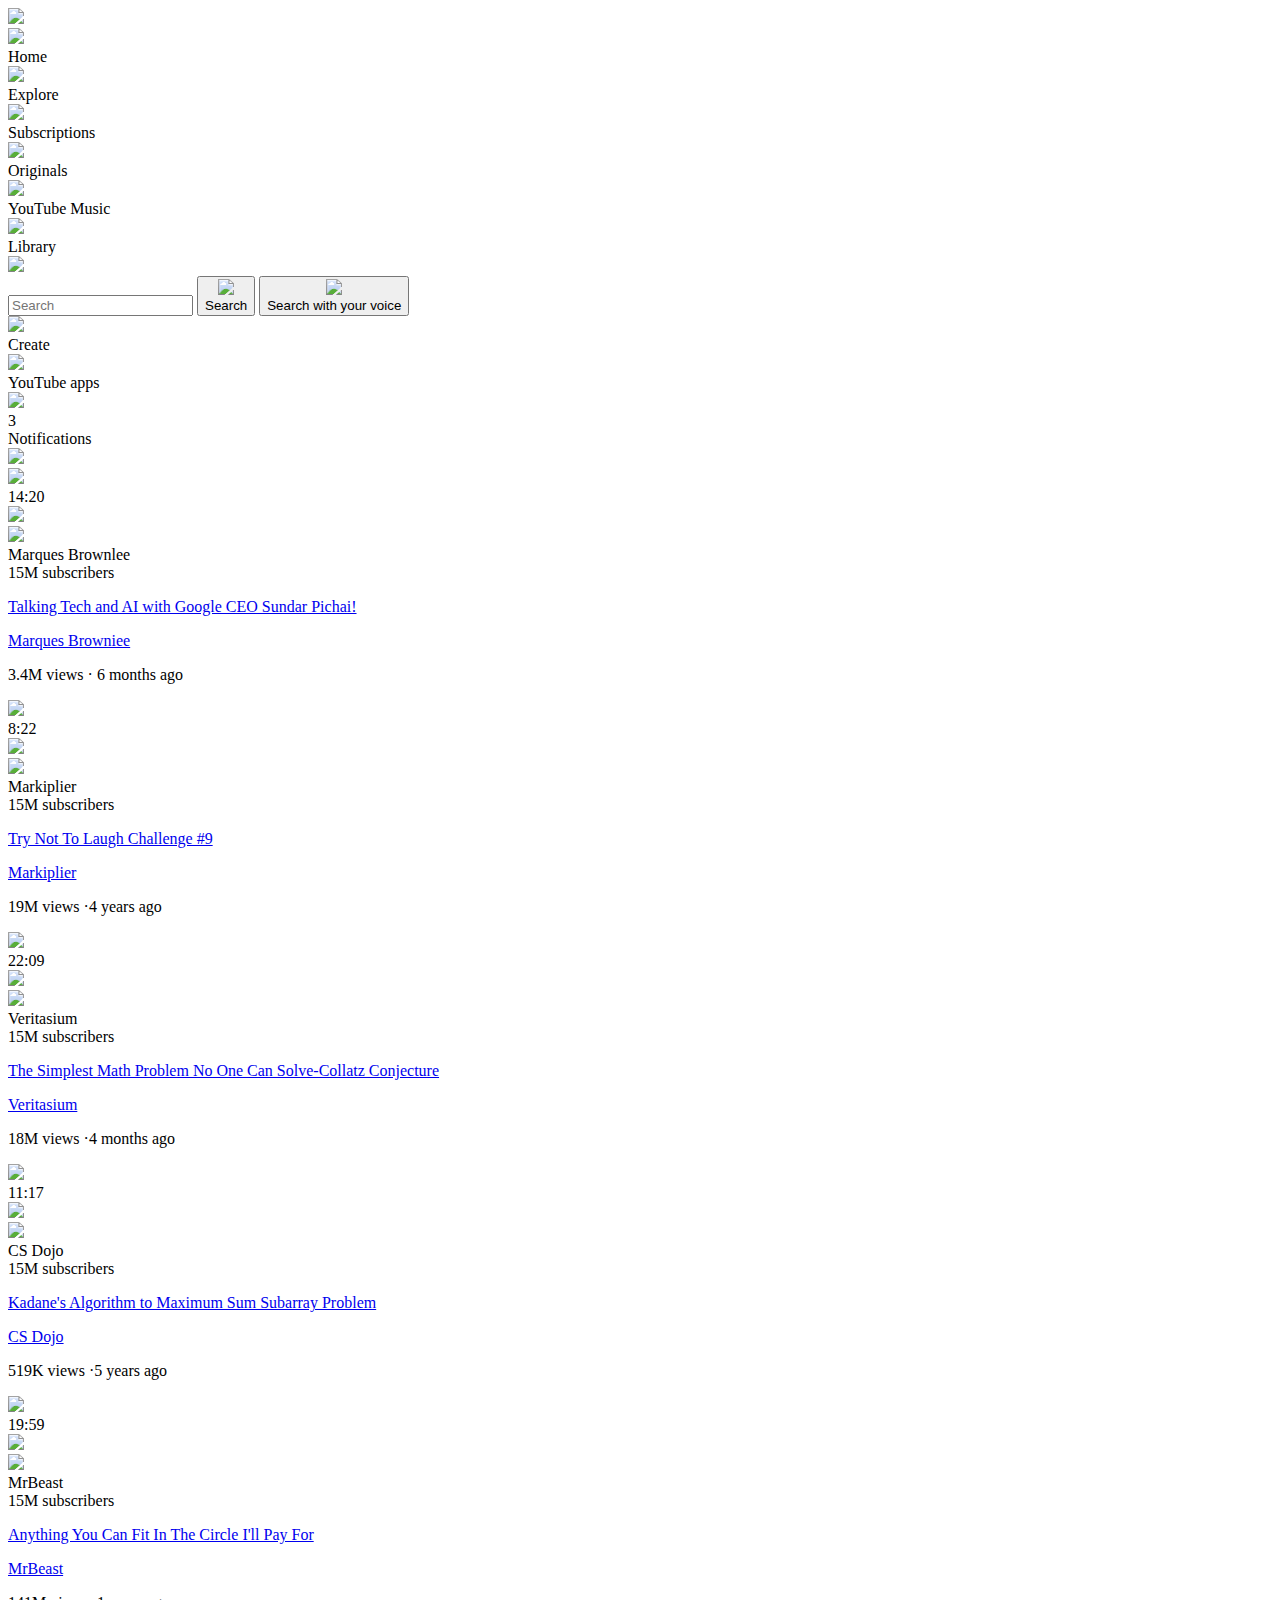
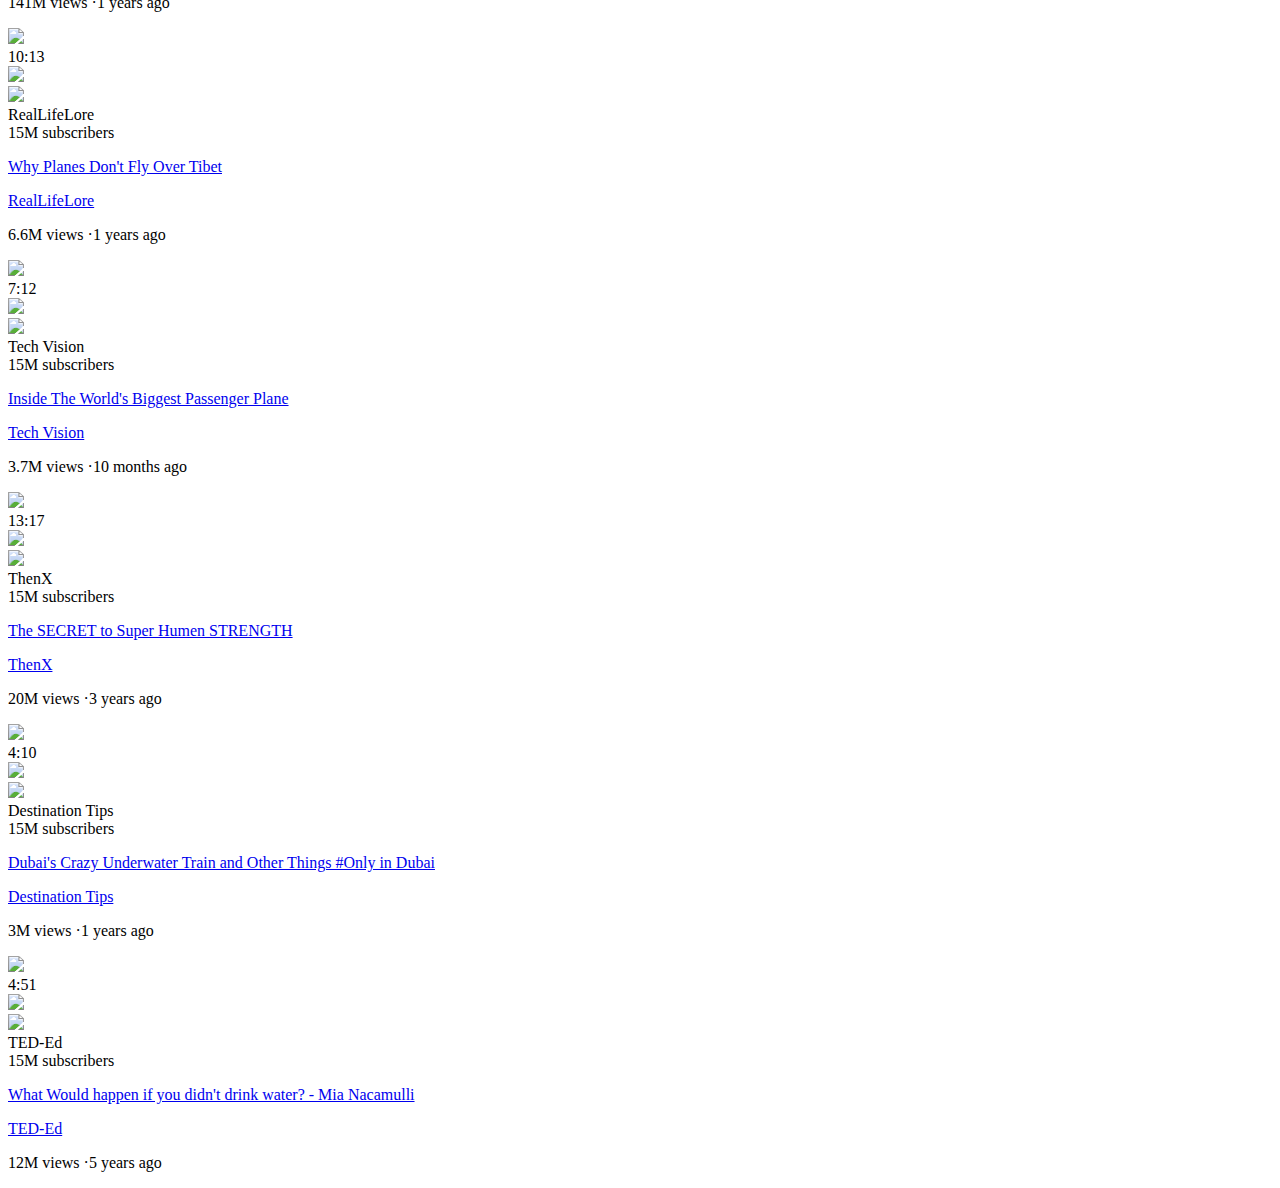
==== youtube.html @ 731fe370 "Add files via upload" ====
<!DOCTYPE html>
<html>
<head>
<title>YouTube.com</title>
<link href="https://fonts.googleapis.com/css2?family=Roboto:wght@400;500&amp;display=swap" rel="stylesheet">
<link rel="stylesheet" href="C:\Users\2022\Desktop\css\youtube.css">
</head>
<body>
<div class="b2">
<div class="b3">
<div class="c4">
<img class="b4" src="c:/Users/2022/Desktop/image/hamburger-menu.svg">
</div>
<div class="b8">
<img class="b4"src="c:/Users/2022/Desktop/image/home.svg">
<div class="b5">Home</div>
</div>
<div class="b8">
<img class="b4"src="c:/Users/2022/Desktop/image/explore.svg">
<div class="b5">Explore</div>
</div>
<div class="b8">
<img class="b4"src="c:/Users/2022/Desktop/image/subscriptions.svg">
<div class="b5">Subscriptions</div>
</div>
<div class="b8">
<img class="b4"src="c:/Users/2022/Desktop/image/originals.svg">
<div class="b5">Originals</div>
</div>
<div class="b8">
<img class="b4"src="c:/Users/2022/Desktop/image/youtube-music.svg">
<div class="b5">YouTube Music</div>
</div>
<div class="b8">
<img class="b4"src="c:/Users/2022/Desktop/image/library.svg">
<div class="b5">Library</div>
</div>
</div>
<div class="b7">
<div class="a3">

<img  class="a4" src="c:/Users/2022/Desktop/image/youtube-logo.svg">

<div class="a2">
<input class="search-bar" type="text" placeholder="Search">
<button class="a6"><img class="a7"src="c:/Users/2022/Desktop/image/search.svg">
<div class="c5">Search</div></button>

<button class="a8"><img class="a9"src="c:/Users/2022/Desktop/image/voice-search-icon.svg">
<div class="c5">Search with your voice</div></button>
</div>
<div class="a5">
<div class="c6">
<img class="a9" src="c:/Users/2022/Desktop/image/upload.svg">
<div class="c5">Create</div>
</div>
<div class="c6">
<img class="a9" src="c:Users/2022/Desktop/image/youtube-apps.svg">
<div class="c5">YouTube apps</div>
</div>

<div class="c2">
<img class="a9" src="c:/Users/2022/Desktop/image/notifications.svg">
<div class="c3">3</div>
<div class="c5">Notifications</div>
</div>
<img class="b1" src="c:/Users/2022/Desktop/image/h.jpg">
</div>
</div>

<div class="n9">
<div class="n4" >
<div class="b9">
<a href="https://www.youtube.com/watch?v=n2RNcPRtAiY" target="_blank">
<img class="thumbnail" src="C:/Users/2022/Desktop/image/thumbnail-1.webp">
</a>
<div class="c1">14:20</div>
</div>
<div  class="a1">
<div class="n6">
<div class="d4">
<a href="https://www.youtube.com/c/mkbhd" target="_blank">
<img class="n8" src="c:/Users/2022/Desktop/image/channel-1.jpeg"></a>
<div class="c9">
<img class="c8" src="c:/Users/2022/Desktop/image/channel-1.jpeg">
<div class="d1">
<div class="d2">Marques Brownlee</div>
<div class="d3">15M subscribers</div>
</div>
</div>
</div>
</div>
<div class="n7">
<a href="https://www.youtube.com/watch?v=n2RNcPRtAiY" target="_blank" class="c7">
<p class="n1" >Talking Tech and AI with Google CEO Sundar Pichai!</p></a>
<a href="https://www.youtube.com/c/mkbhd" target="_blank" class="c7">
<p class="n2">Marques Browniee</p></a>
<p class="n3">3.4M views &#183; 6 months ago</p>
</div>
</div>
</div>

<div class="n4" >
<div class="b9">
<a href="https://www.youtube.com/watch?v=mP0RAo9SKZk" target="_blank">
<img class="thumbnail" src="C:/Users/2022/Desktop/image/thumbnail-2.webp"></a>
<div class="c1">8:22</div>
</div>
<div  class="a1">
<div class="n6">
<div class="d4">
<a href="https://www.youtube.com/c/markiplier" target="_blank">
<img class="n8" src="c:/Users/2022/Desktop/image/channel-2.jpeg"></a>
<div class="c9">
<img class="c8" src="c:/Users/2022/Desktop/image/channel-2.jpeg">
<div class="d1">
<div class="d2">Markiplier</div>
<div class="d3">15M subscribers</div>
</div>
</div>
</div>
</div>
<div class="n7">
<a href="https://www.youtube.com/watch?v=mP0RAo9SKZk" target="_blank" class="c7">
<p class="n1" >Try Not To Laugh Challenge #9</p></a>
<a href="https://www.youtube.com/c/markiplier" target="_blank" class="c7">
<p class="n2">Markiplier</p></a>
<p class="n3">19M views &#183;4  years ago</p>
</div>
</div>
</div>

<div class="n4">
<div class="b9">
<a href="https://www.youtube.com/watch?v=094y1Z2wpJg" target="_blank">
<img class="thumbnail" src="C:/Users/2022/Desktop/image/thumbnail-3.webp"></a>
<div class="c1">22:09</div>
</div>
<div  class="a1">
<div class="n6">
<div class="d4">
<a href="https://www.youtube.com/c/veritasium" target="_blank">
<img class="n8" src="c:/Users/2022/Desktop/image/channel-3.jpeg"></a>
<div class="c9">
<img class="c8" src="c:/Users/2022/Desktop/image/channel-3.jpeg">
<div class="d1">
<div class="d2">Veritasium</div>
<div class="d3">15M subscribers</div>
</div>
</div>
</div>
</div>
<div class="n7">
<a href="https://www.youtube.com/watch?v=094y1Z2wpJg" target="_blank" class="c7">
<p class="n1" >The Simplest Math Problem No One Can Solve-Collatz Conjecture</p></a>
<a href="https://www.youtube.com/c/veritasium" target="_blank" class="c7">
<p class="n2">Veritasium</p></a>
<p class="n3">18M views &#183;4  months ago</p>
</div>
</div>
</div>

<div class="n4" >
<div class="b9">

<a href="https://www.youtube.com/watch?v=86CQq3pKSUw" target="_blank">
<img class="thumbnail" src="C:/Users/2022/Desktop/image/thumbnail-4.webp"></a>
<div class="c1">11:17</div>
</div>
<div  class="a1">
<div class="n6">
<div class="d4">
<a href="https://www.youtube.com/c/CSDojo" target="_blank">
<img class="n8" src="c:/Users/2022/Desktop/image/channel-4.jpeg"></a>
<div class="c9">
<img class="c8" src="c:/Users/2022/Desktop/image/channel-4.jpeg">
<div class="d1">
<div class="d2">CS Dojo</div>
<div class="d3">15M subscribers</div>
</div>
</div>
</div>
</div>
<div class="n7">
<a href="https://www.youtube.com/watch?v=86CQq3pKSUw" target="_blank" class="c7">
<p class="n1" >Kadane's Algorithm to Maximum Sum Subarray Problem</p></a>
<a href="https://www.youtube.com/c/CSDojo" target="_blank" class="c7">
<p class="n2">CS Dojo</p></a>
<p class="n3">519K views &#183;5  years ago</p>
</div>
</div>
</div>

<div class="n4" >
<div class="b9">
<a href="https://www.youtube.com/watch?v=yXWw0_UfSFg" target="_blank">
<img class="thumbnail" src="C:/Users/2022/Desktop/image/thumbnail-5.webp"></a>

<div class="c1">19:59</div>
</div>
<div  class="a1">
<div class="n6">
<div class="d4">
<a href="https://www.youtube.com/channel/UCX6OQ3DkcsbYNE6H8uQQuVA" target="_blank">
<img class="n8" src="c:/Users/2022/Desktop/image/channel-5.jpeg"></a>
<div class="c9">
<img class="c8" src="c:/Users/2022/Desktop/image/channel-5.jpeg">
<div class="d1">
<div class="d2">MrBeast</div>
<div class="d3">15M subscribers</div>
</div>
</div>
</div>
</div>
<div class="n7">
<a href="https://www.youtube.com/watch?v=yXWw0_UfSFg" target="_blank" class="c7">
<p class="n1" >Anything You Can Fit In The Circle I'll Pay For</p></a>
<a href="https://www.youtube.com/channel/UCX6OQ3DkcsbYNE6H8uQQuVA" target="_blank" class="c7">
<p class="n2">MrBeast</p></a>
<p class="n3">141M views &#183;1  years ago</p>
</div>
</div>
</div>


<div class="n4" >
<div class="b9">
<a href="https://www.youtube.com/watch?v=fNVa1qMbF9Y" target="_blank">
<img class="thumbnail" src="C:/Users/2022/Desktop/image/thumbnail-6.webp"></a>

<div class="c1">10:13</div>
</div>
<div  class="a1">
<div class="n6">
<div class="d4">
<a href="https://www.youtube.com/channel/UCP5tjEmvPItGyLhmjdwP7Ww" target="_blank">
<img class="n8" src="c:/Users/2022/Desktop/image/channel-6.jpeg"></a>
<div class="c9">
<img class="c8" src="c:/Users/2022/Desktop/image/channel-6.jpeg">
<div class="d1">
<div class="d2">RealLifeLore</div>
<div class="d3">15M subscribers</div>
</div>
</div>
</div>
</div>
<div class="n7">
<a href="https://www.youtube.com/watch?v=fNVa1qMbF9Y" target="_blank" class="c7">
<p class="n1" >Why Planes Don't Fly Over Tibet</p></a>
<a href="https://www.youtube.com/channel/UCP5tjEmvPItGyLhmjdwP7Ww" target="_blank" class="c7">
<p class="n2">RealLifeLore</p></a>
<p class="n3">6.6M views &#183;1  years ago</p>
</div>
</div>
</div>
<div class="n4" >
<div class="b9">
<a href="https://www.youtube.com/watch?v=lFm4EM1juls" target="_blank">
<img class="thumbnail" src="C:/Users/2022/Desktop/image/thumbnail-7.webp"></a>


<div class="c1">7:12</div>
</div>
<div  class="a1">
<div class="n6">
<div class="d4" >
<a href="https://www.youtube.com/channel/UCHAK6CyegY22Zj2GWrcaIxg" target="_blank">
<img class="n8" src="c:/Users/2022/Desktop/image/channel-7.jpeg"></a>
<div class="c9">
<img class="c8" src="c:/Users/2022/Desktop/image/channel-7.jpeg">
<div class="d1">
<div class="d2">Tech Vision</div>
<div class="d3">15M subscribers</div>
</div>
</div>
</div>
</div>
<div class="n7">
<a href="https://www.youtube.com/watch?v=lFm4EM1juls" target="_blank" class="c7">
<p class="n1" >Inside The World's Biggest Passenger Plane</p></a>
<a href="https://www.youtube.com/channel/UCHAK6CyegY22Zj2GWrcaIxg" target="_blank" class="c7">
<p class="n2">Tech Vision</p></a>
<p class="n3">3.7M views &#183;10 months ago</p>
</div>
</div>
</div>

<div class="n4" >
<div class="b9">
<a href="https://www.youtube.com/watch?v=ixmxOlcrlUc" target="_blank">
<img class="thumbnail" src="C:/Users/2022/Desktop/image/thumbnail-8.webp"></a>
<div class="c1">13:17</div>
</div>
<div  class="a1">
<div class="n6">
<div class="d4" >
<a href="https://www.youtube.com/c/OFFICIALTHENXSTUDIOS" target="_blank">
<img class="n8" src="c:/Users/2022/Desktop/image/channel-8.jpeg"></a>
<div class="c9">
<img class="c8" src="c:/Users/2022/Desktop/image/channel-8.jpeg">
<div class="d1">
<div class="d2">ThenX</div>
<div class="d3">15M subscribers</div>
</div>
</div>
</div>
</div>
<div class="n7">
<a href="https://www.youtube.com/watch?v=ixmxOlcrlUc" target="_blank" class="c7">
<p class="n1" >The SECRET to Super Humen STRENGTH</p></a>
<a href="https://www.youtube.com/c/OFFICIALTHENXSTUDIOS" target="_blank" class="c7">
<p class="n2">ThenX</p></a>
<p class="n3">20M views &#183;3 years ago</p>
</div>
</div>
</div>

<div class="n4" >
<div class="b9">
<a href="https://www.youtube.com/watch?v=0nZuYyXET3s" target="_blank">
<img class="thumbnail" src="C:/Users/2022/Desktop/image/thumbnail-9.webp"></a>
<div class="c1">4:10</div>
</div>
<div  class="a1">
<div class="n6">
<div class="d4" >
<a href="https://www.youtube.com/c/Destinationtips" target="_blank">
<img class="n8" src="c:/Users/2022/Desktop/image/channel-9.jpeg"></a>
<div class="c9">
<img class="c8" src="c:/Users/2022/Desktop/image/channel-9.jpeg">
<div class="d1">
<div class="d2">Destination Tips</div>
<div class="d3">15M subscribers</div>
</div>
</div>
</div>
</div>
<div class="n7">
<a href="https://www.youtube.com/watch?v=0nZuYyXET3s" target="_blank" class="c7">
<p class="n1" >Dubai's Crazy Underwater Train and Other Things #Only in Dubai</p></a>
<a href="https://www.youtube.com/c/Destinationtips" target="_blank" class="c7">
<p class="n2">Destination Tips</p></a>
<p class="n3">3M views &#183;1 years ago</p>
</div>
</div>
</div>

<div class="n4" >
<div class="b9">
<a href="https://www.youtube.com/watch?v=9iMGFqMmUFs" target="_blank">
<img class="thumbnail" src="C:/Users/2022/Desktop/image/thumbnail-10.webp"></a>

<div class="c1">4:51</div>
</div>
<div  class="a1">
<div class="n6">
<div class="d4" >
<a href="https://www.youtube.com/teded" target="_blank">
<img class="n8" src="c:/Users/2022/Desktop/image/channel-10.jpeg"></a>
<div class="c9">
<img class="c8" src="c:/Users/2022/Desktop/image/channel-10.jpeg">
<div class="d1">
<div class="d2">TED-Ed</div>
<div class="d3">15M subscribers</div>
</div>
</div>
</div>
</div>
<div class="n7">
<a href="https://www.youtube.com/watch?v=9iMGFqMmUFs" target="_blank" class="c7">
<p class="n1" >What Would happen if you didn't drink water? - Mia Nacamulli</p></a>
<a href="https://www.youtube.com/teded" target="_blank" class="c7">
<p class="n2">TED-Ed</p></a>
<p class="n3">12M views &#183;5 years ago</p>
</div>
</div>
</div>
</div>
</div>

<!-- -->
</div>
</body>



</html>
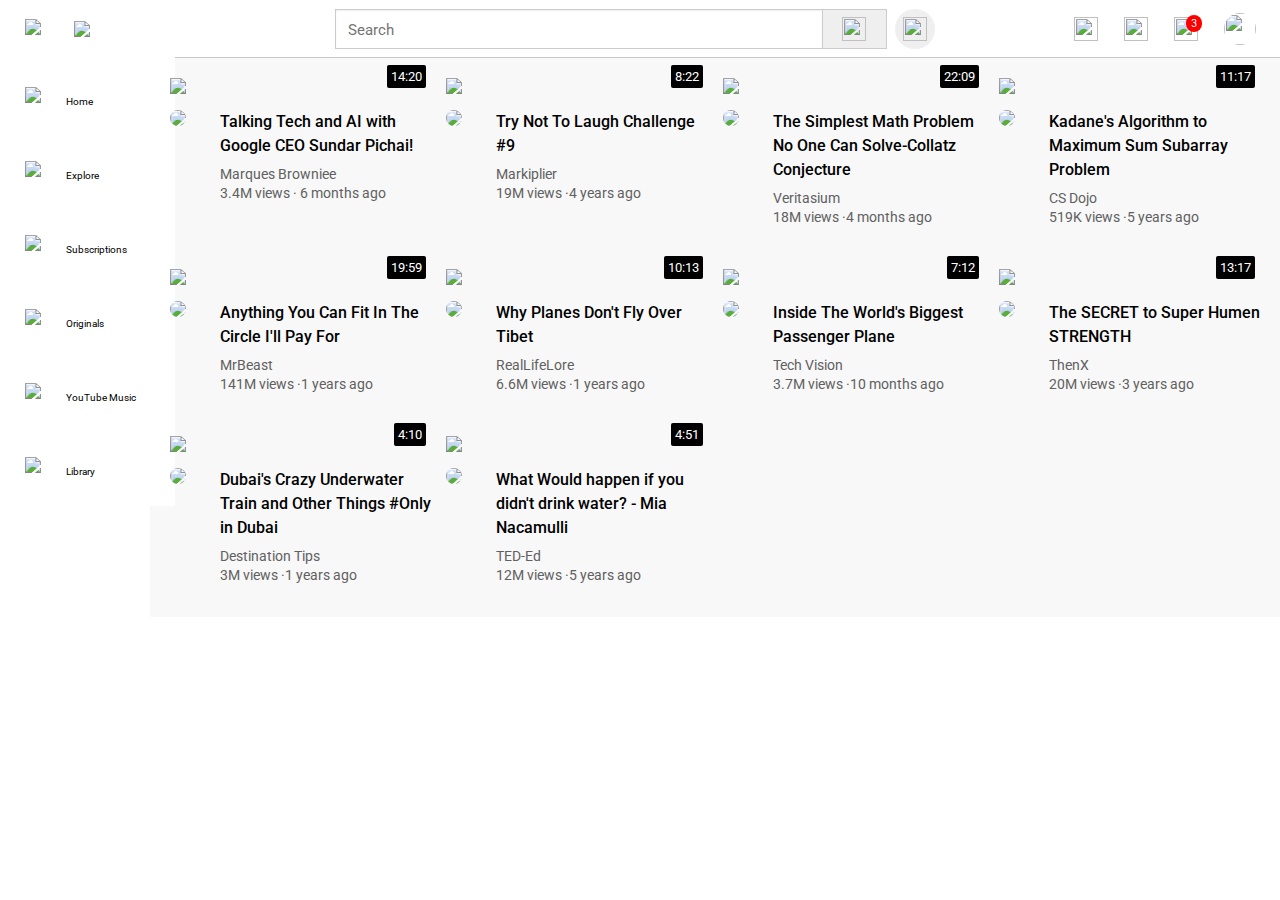
==== commit 5054d7b2: "youtube.html" ====
--- a/youtube.html
+++ b/youtube.html
@@ -3,7 +3,7 @@
 <head>
 <title>YouTube.com</title>
 <link href="https://fonts.googleapis.com/css2?family=Roboto:wght@400;500&amp;display=swap" rel="stylesheet">
-<link rel="stylesheet" href="C:\Users\2022\Desktop\css\youtube.css">
+<link rel="stylesheet" href="youtube.css">
 </head>
 <body>
 <div class="b2">
@@ -384,4 +384,4 @@
 
 
 
-</html>+</html>
--- a/youtube.css
+++ b/youtube.css
@@ -0,0 +1,399 @@
+.thumbnail{
+	width:100%;
+	
+	
+	}
+.search-bar{
+	font-size:20px;
+	display:block;
+	border-width:1px;
+	border-style:solid;
+	border-color:rgb(204,204,204);
+	box-shadow:rgb(238, 238, 238) 0px 1px 2px  inset;
+	flex:1;
+	width:0;
+	padding-left:12px;
+}	
+.search-bar::placeholder{
+	font-family:Roboto;
+	font-size:15px;
+}
+p{
+	font-family:Roboto;
+}
+.n1{
+	
+	font-weight:500;
+	font-size:14px;
+	line-height:20px;
+	margin-top:0;
+	margin-bottom:0;
+}
+.n2{
+	color:rgb(96,96,96);
+	font-size:12px;
+	margin-top:8px;
+	margin-bottom:3px;
+}
+.n3{
+	color:rgb(96,96,96);
+	font-size:12px;
+	margin-top:0;
+	
+}
+.n4{
+	display:inline-block;
+	vertical-align:top;
+	
+}
+.n5{
+	vertical-align:top;
+}
+.n6{
+	
+	
+}
+.n7{
+	
+	
+	
+}
+.n8{
+	
+	width:36px;
+	border-radius:20px;
+	
+}
+.n9{
+	border-top-width:1px;
+	border-top-style:solid;
+	border-top-color:rgb(200,200,200);
+	display:grid;
+	grid-template-columns:1fr 1fr 1fr;
+	column-gap:15px;
+	row-gap:30px;
+	padding:20px;
+	background-color:rgb(248,248,248);
+	
+	
+}
+/* */
+@media (max-width:600px){
+	.n9{
+	grid-template-columns: 1fr 1fr;
+	}
+}
+@media (min-width:601px)and(max-width:999px){
+	.n9{
+		grid-template-columns:1fr 1fr 1fr;
+	}
+}
+@media (min-width:1000px){
+	.n9{
+		grid-template-columns:1fr 1fr 1fr 1fr;
+	}
+	.n1{
+		font-size:16px;
+		line-height:24px;
+	}
+	.n2, .n3{
+		font-size:14px;
+	}
+}
+.a1{
+	display:grid;
+	grid-template-columns:50px 1fr;
+	margin-top:12px;
+}
+.a2{
+	display:flex;
+	flex-direction:row;
+	flex:1;
+	margin-left:60px;
+	
+	max-width:600px;
+}
+body{
+	margin:0;
+	padding-left:72px;
+	padding-top:57px;
+}
+.a3{
+	height:57px;
+	display:flex;
+	flex-direction:row;
+	align-items:center;
+	justify-content:space-between;
+	background-color:white;
+	position:fixed;
+	right:0;
+	left:72px;
+	top:0;
+	z-index:100;
+	
+	
+	
+}
+.a4{
+	width:90px;
+}
+.a5{
+	display:flex;
+	flex-shrink: 0;
+	width:182px;
+	align-items:center;
+	justify-content:space-between;
+	margin-right:24px;
+	margin-left:29px;
+}
+.a6{
+	
+	height:40px;
+	
+	width:64px;
+	
+	border-width:1px;
+	border-style:solid;
+	border-left:none;
+	border-radius:none;
+	border-color:rgb(204,204,204);
+	display:flex;
+	align-items:center;
+	justify-content:center;
+	margin-right:8px;
+	position:relative;
+}
+
+.a7{
+	width:24px;
+	height:24px;
+	
+}
+.a8{
+	width:40px;
+	border:none;
+	border-radius:20px;
+	display:flex;
+	align-items:center;
+	justify-content:center;
+	position:relative;
+}
+.a9{
+	width:24px;
+	height:24px;
+}
+.b1{
+	width:32px;
+	height:32px;
+	border-radius:16px;
+}
+.b2{
+	display:flex;
+	
+}
+.b3{
+	display:flex;
+	flex-direction:column;
+	align-items:start;
+	
+	position:fixed;
+	top:0;
+	left:0;
+	background-color:white;
+	
+}
+.b4{
+	
+	height:24px;
+	
+	
+}
+.b5{
+	font-size:10px;
+	margin-top:5px;
+	font-family:roboto;
+	line-height: 1.5;
+}
+div{
+
+}
+.b6{
+	display:flex;
+	flex-direction:column;
+	align-items:center;
+}
+.b7{
+	display:flex;
+	flex-direction:column;
+}
+@media (max-width:1200px){
+.b8{
+	display:flex;
+	flex-direction:column;
+	justify-content:center;
+	width:72px;
+	height:74px;
+	align-items:center;
+	
+}
+body{
+	padding-left:72px;
+}
+.c4{
+	display:flex;
+	justify-content:center;
+	align-items:center;
+	width:72px;
+	height:62px;
+}
+}
+
+
+@media (min-width:1200.1px){
+	.b8{
+	padding-left:25px;
+	display:flex;
+	flex-direction:row;
+	justify-content:start;
+	width:150px;
+	height:74px;
+	align-items:center;
+	
+	}
+	.b5{
+		margin-left:25px;
+	}
+	.c4{
+		display:flex;
+		width:39px;
+	height:62px;
+		padding-left:25px;
+		align-items:center;
+		justify-content:start;
+	}
+	body{
+		padding-left:150px;
+	}
+	.a3{
+		left:74px;
+	}
+}
+
+.b8:hover{
+	background-color:rgb(235,235,235);
+	cursor:pointer;
+}
+.b9{
+	position:relative;
+	
+}
+.c1{
+	position:absolute;
+	background-color:black;
+	color:white;
+	bottom:10px;
+	right:5px;
+	padding:4px;
+	font-size:13px;
+	font-family:Roboto;
+	border-radius:2px;
+}
+.c2{
+	position:relative;
+	display:flex;
+	justify-content:center;
+}
+.c3{
+	position:absolute;
+	background-color:red;
+	color:white;
+	top:-2px;
+	right:-4px;
+	padding-top:2px;
+	padding-bottom:2px;
+	padding-left:5px;
+	padding-right:5px;
+	border-radius:20px;
+	font-size:11px;
+	font-family:roboto;
+}
+
+.c5{
+	position:absolute;
+	background-color:rgba(100,100,100,0.9);
+	color:white;
+	padding-top:8px;
+	padding-bottom:8px;
+	padding-left:8px;
+	padding-right:8px;
+	border-radius:2px;
+	font-size:12px;
+	bottom:-47px;
+	opacity:0;
+	pointer-events:none;
+	white-space:nowrap;
+	font-family:roboto;
+}
+.a6:hover .c5{
+	opacity:1;
+	transition:opacity 0.15s;
+}
+.a8:hover .c5{
+	opacity:1;
+	transition:opacity 0.15s;
+}
+.c6{
+	position:relative;
+	display:flex;
+	
+	justify-content:center;
+}
+.c6:hover .c5,
+.c2:hover .c5{
+	opacity:1;
+	transition:opacity 0.15s;
+}
+.c7{
+	text-decoration:none;
+	color:black;
+}
+.c8{
+	width:55px;
+	border-radius:30px;
+	margin-right:10px;
+}
+.c9{
+	display:flex;
+	align-items:center;
+	background-color:white;
+	position:absolute;
+	padding:15px;
+	border-radius:10px;
+	box-shadow:2px 0 10px rgba(0,0,0,0.4);
+	opacity:0;
+	pointer-events:none;
+	z-index:100;
+}
+.d1{
+	display:flex;
+	flex-direction:column;
+	
+}
+.d2{
+	font-family:roboto;
+	white-space:nowrap;
+	font-weight:bold;
+	font-size:18px;
+}
+.d3{
+	font-family:roboto;
+	white-space:nowrap;
+	font-size:16px;
+	color:rgb(80,80,80);
+}
+.d4:hover .c9{
+	opacity:1;
+}
+.d4{
+	position:relative;
+}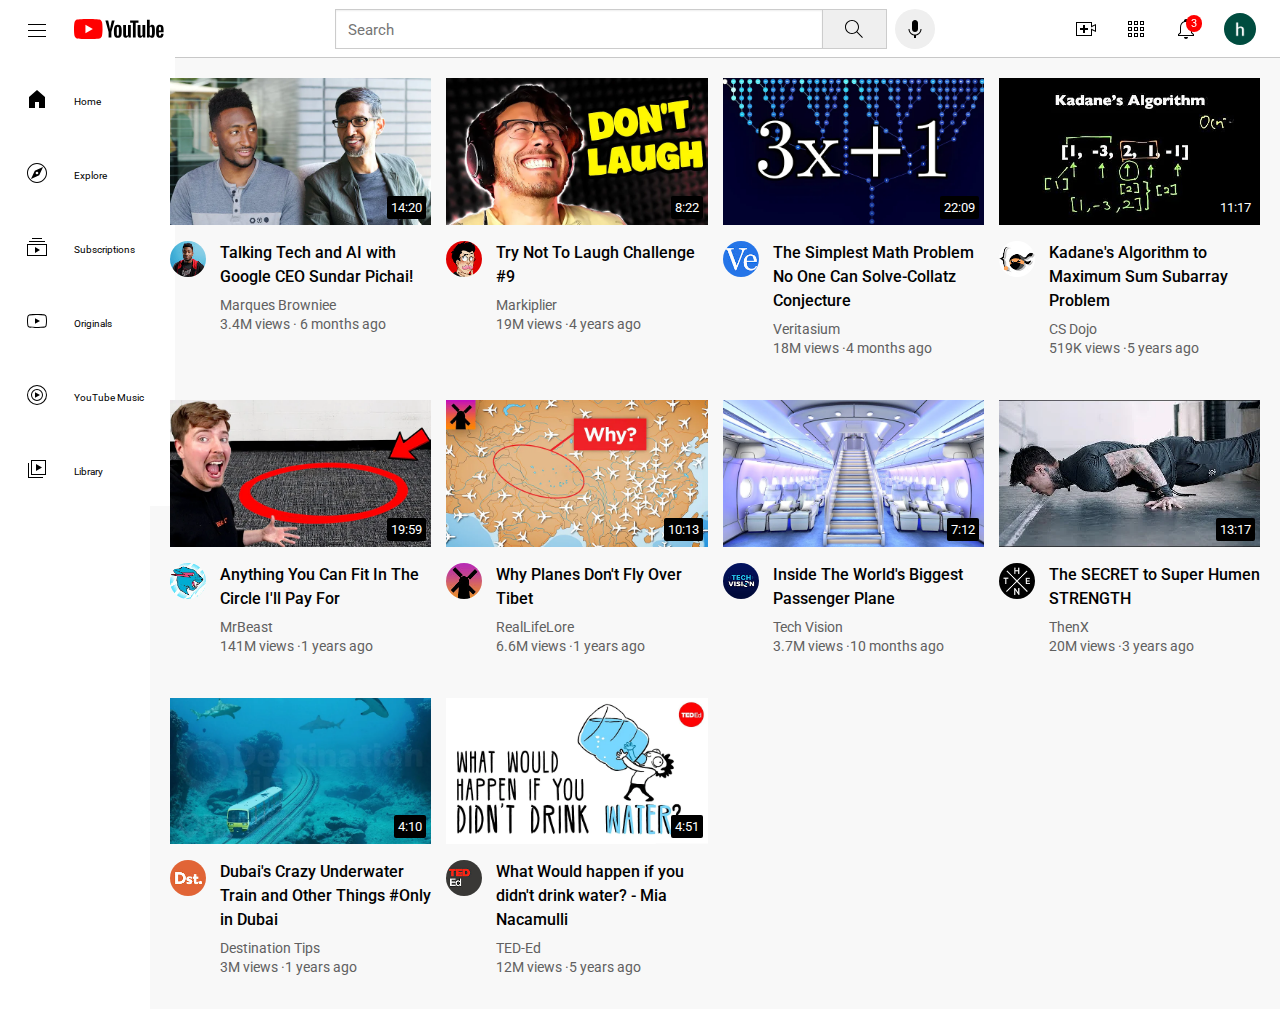
==== commit 0503573e: "Add files via upload" ====
--- a/youtube.html
+++ b/youtube.html
@@ -9,62 +9,62 @@
 <div class="b2">
 <div class="b3">
 <div class="c4">
-<img class="b4" src="c:/Users/2022/Desktop/image/hamburger-menu.svg">
-</div>
-<div class="b8">
-<img class="b4"src="c:/Users/2022/Desktop/image/home.svg">
+<img class="b4" src="hamburger-menu.svg">
+</div>
+<div class="b8">
+<img class="b4"src="home.svg">
 <div class="b5">Home</div>
 </div>
 <div class="b8">
-<img class="b4"src="c:/Users/2022/Desktop/image/explore.svg">
+<img class="b4"src="explore.svg">
 <div class="b5">Explore</div>
 </div>
 <div class="b8">
-<img class="b4"src="c:/Users/2022/Desktop/image/subscriptions.svg">
+<img class="b4"src="subscriptions.svg">
 <div class="b5">Subscriptions</div>
 </div>
 <div class="b8">
-<img class="b4"src="c:/Users/2022/Desktop/image/originals.svg">
+<img class="b4"src="originals.svg">
 <div class="b5">Originals</div>
 </div>
 <div class="b8">
-<img class="b4"src="c:/Users/2022/Desktop/image/youtube-music.svg">
+<img class="b4"src="youtube-music.svg">
 <div class="b5">YouTube Music</div>
 </div>
 <div class="b8">
-<img class="b4"src="c:/Users/2022/Desktop/image/library.svg">
+<img class="b4"src="library.svg">
 <div class="b5">Library</div>
 </div>
 </div>
 <div class="b7">
 <div class="a3">
 
-<img  class="a4" src="c:/Users/2022/Desktop/image/youtube-logo.svg">
+<img  class="a4" src="youtube-logo.svg">
 
 <div class="a2">
 <input class="search-bar" type="text" placeholder="Search">
-<button class="a6"><img class="a7"src="c:/Users/2022/Desktop/image/search.svg">
+<button class="a6"><img class="a7"src="search.svg">
 <div class="c5">Search</div></button>
 
-<button class="a8"><img class="a9"src="c:/Users/2022/Desktop/image/voice-search-icon.svg">
+<button class="a8"><img class="a9"src="voice-search-icon.svg">
 <div class="c5">Search with your voice</div></button>
 </div>
 <div class="a5">
 <div class="c6">
-<img class="a9" src="c:/Users/2022/Desktop/image/upload.svg">
+<img class="a9" src="upload.svg">
 <div class="c5">Create</div>
 </div>
 <div class="c6">
-<img class="a9" src="c:Users/2022/Desktop/image/youtube-apps.svg">
+<img class="a9" src="youtube-apps.svg">
 <div class="c5">YouTube apps</div>
 </div>
 
 <div class="c2">
-<img class="a9" src="c:/Users/2022/Desktop/image/notifications.svg">
+<img class="a9" src="notifications.svg">
 <div class="c3">3</div>
 <div class="c5">Notifications</div>
 </div>
-<img class="b1" src="c:/Users/2022/Desktop/image/h.jpg">
+<img class="b1" src="h.jpg">
 </div>
 </div>
 
@@ -72,7 +72,7 @@
 <div class="n4" >
 <div class="b9">
 <a href="https://www.youtube.com/watch?v=n2RNcPRtAiY" target="_blank">
-<img class="thumbnail" src="C:/Users/2022/Desktop/image/thumbnail-1.webp">
+<img class="thumbnail" src="thumbnail-1.webp">
 </a>
 <div class="c1">14:20</div>
 </div>
@@ -80,9 +80,9 @@
 <div class="n6">
 <div class="d4">
 <a href="https://www.youtube.com/c/mkbhd" target="_blank">
-<img class="n8" src="c:/Users/2022/Desktop/image/channel-1.jpeg"></a>
-<div class="c9">
-<img class="c8" src="c:/Users/2022/Desktop/image/channel-1.jpeg">
+<img class="n8" src="channel-1.jpeg"></a>
+<div class="c9">
+<img class="c8" src="channel-1.jpeg">
 <div class="d1">
 <div class="d2">Marques Brownlee</div>
 <div class="d3">15M subscribers</div>
@@ -103,16 +103,16 @@
 <div class="n4" >
 <div class="b9">
 <a href="https://www.youtube.com/watch?v=mP0RAo9SKZk" target="_blank">
-<img class="thumbnail" src="C:/Users/2022/Desktop/image/thumbnail-2.webp"></a>
+<img class="thumbnail" src="thumbnail-2.webp"></a>
 <div class="c1">8:22</div>
 </div>
 <div  class="a1">
 <div class="n6">
 <div class="d4">
 <a href="https://www.youtube.com/c/markiplier" target="_blank">
-<img class="n8" src="c:/Users/2022/Desktop/image/channel-2.jpeg"></a>
-<div class="c9">
-<img class="c8" src="c:/Users/2022/Desktop/image/channel-2.jpeg">
+<img class="n8" src="channel-2.jpeg"></a>
+<div class="c9">
+<img class="c8" src="channel-2.jpeg">
 <div class="d1">
 <div class="d2">Markiplier</div>
 <div class="d3">15M subscribers</div>
@@ -133,16 +133,16 @@
 <div class="n4">
 <div class="b9">
 <a href="https://www.youtube.com/watch?v=094y1Z2wpJg" target="_blank">
-<img class="thumbnail" src="C:/Users/2022/Desktop/image/thumbnail-3.webp"></a>
+<img class="thumbnail" src="thumbnail-3.webp"></a>
 <div class="c1">22:09</div>
 </div>
 <div  class="a1">
 <div class="n6">
 <div class="d4">
 <a href="https://www.youtube.com/c/veritasium" target="_blank">
-<img class="n8" src="c:/Users/2022/Desktop/image/channel-3.jpeg"></a>
-<div class="c9">
-<img class="c8" src="c:/Users/2022/Desktop/image/channel-3.jpeg">
+<img class="n8" src="channel-3.jpeg"></a>
+<div class="c9">
+<img class="c8" src="channel-3.jpeg">
 <div class="d1">
 <div class="d2">Veritasium</div>
 <div class="d3">15M subscribers</div>
@@ -164,16 +164,16 @@
 <div class="b9">
 
 <a href="https://www.youtube.com/watch?v=86CQq3pKSUw" target="_blank">
-<img class="thumbnail" src="C:/Users/2022/Desktop/image/thumbnail-4.webp"></a>
+<img class="thumbnail" src="thumbnail-4.webp"></a>
 <div class="c1">11:17</div>
 </div>
 <div  class="a1">
 <div class="n6">
 <div class="d4">
 <a href="https://www.youtube.com/c/CSDojo" target="_blank">
-<img class="n8" src="c:/Users/2022/Desktop/image/channel-4.jpeg"></a>
-<div class="c9">
-<img class="c8" src="c:/Users/2022/Desktop/image/channel-4.jpeg">
+<img class="n8" src="channel-4.jpeg"></a>
+<div class="c9">
+<img class="c8" src="channel-4.jpeg">
 <div class="d1">
 <div class="d2">CS Dojo</div>
 <div class="d3">15M subscribers</div>
@@ -194,7 +194,7 @@
 <div class="n4" >
 <div class="b9">
 <a href="https://www.youtube.com/watch?v=yXWw0_UfSFg" target="_blank">
-<img class="thumbnail" src="C:/Users/2022/Desktop/image/thumbnail-5.webp"></a>
+<img class="thumbnail" src="thumbnail-5.webp"></a>
 
 <div class="c1">19:59</div>
 </div>
@@ -202,9 +202,9 @@
 <div class="n6">
 <div class="d4">
 <a href="https://www.youtube.com/channel/UCX6OQ3DkcsbYNE6H8uQQuVA" target="_blank">
-<img class="n8" src="c:/Users/2022/Desktop/image/channel-5.jpeg"></a>
-<div class="c9">
-<img class="c8" src="c:/Users/2022/Desktop/image/channel-5.jpeg">
+<img class="n8" src="channel-5.jpeg"></a>
+<div class="c9">
+<img class="c8" src="channel-5.jpeg">
 <div class="d1">
 <div class="d2">MrBeast</div>
 <div class="d3">15M subscribers</div>
@@ -226,7 +226,7 @@
 <div class="n4" >
 <div class="b9">
 <a href="https://www.youtube.com/watch?v=fNVa1qMbF9Y" target="_blank">
-<img class="thumbnail" src="C:/Users/2022/Desktop/image/thumbnail-6.webp"></a>
+<img class="thumbnail" src="thumbnail-6.webp"></a>
 
 <div class="c1">10:13</div>
 </div>
@@ -234,9 +234,9 @@
 <div class="n6">
 <div class="d4">
 <a href="https://www.youtube.com/channel/UCP5tjEmvPItGyLhmjdwP7Ww" target="_blank">
-<img class="n8" src="c:/Users/2022/Desktop/image/channel-6.jpeg"></a>
-<div class="c9">
-<img class="c8" src="c:/Users/2022/Desktop/image/channel-6.jpeg">
+<img class="n8" src="channel-6.jpeg"></a>
+<div class="c9">
+<img class="c8" src="channel-6.jpeg">
 <div class="d1">
 <div class="d2">RealLifeLore</div>
 <div class="d3">15M subscribers</div>
@@ -256,7 +256,7 @@
 <div class="n4" >
 <div class="b9">
 <a href="https://www.youtube.com/watch?v=lFm4EM1juls" target="_blank">
-<img class="thumbnail" src="C:/Users/2022/Desktop/image/thumbnail-7.webp"></a>
+<img class="thumbnail" src="thumbnail-7.webp"></a>
 
 
 <div class="c1">7:12</div>
@@ -265,9 +265,9 @@
 <div class="n6">
 <div class="d4" >
 <a href="https://www.youtube.com/channel/UCHAK6CyegY22Zj2GWrcaIxg" target="_blank">
-<img class="n8" src="c:/Users/2022/Desktop/image/channel-7.jpeg"></a>
-<div class="c9">
-<img class="c8" src="c:/Users/2022/Desktop/image/channel-7.jpeg">
+<img class="n8" src="channel-7.jpeg"></a>
+<div class="c9">
+<img class="c8" src="channel-7.jpeg">
 <div class="d1">
 <div class="d2">Tech Vision</div>
 <div class="d3">15M subscribers</div>
@@ -288,16 +288,16 @@
 <div class="n4" >
 <div class="b9">
 <a href="https://www.youtube.com/watch?v=ixmxOlcrlUc" target="_blank">
-<img class="thumbnail" src="C:/Users/2022/Desktop/image/thumbnail-8.webp"></a>
+<img class="thumbnail" src="thumbnail-8.webp"></a>
 <div class="c1">13:17</div>
 </div>
 <div  class="a1">
 <div class="n6">
 <div class="d4" >
 <a href="https://www.youtube.com/c/OFFICIALTHENXSTUDIOS" target="_blank">
-<img class="n8" src="c:/Users/2022/Desktop/image/channel-8.jpeg"></a>
-<div class="c9">
-<img class="c8" src="c:/Users/2022/Desktop/image/channel-8.jpeg">
+<img class="n8" src="channel-8.jpeg"></a>
+<div class="c9">
+<img class="c8" src="channel-8.jpeg">
 <div class="d1">
 <div class="d2">ThenX</div>
 <div class="d3">15M subscribers</div>
@@ -318,16 +318,16 @@
 <div class="n4" >
 <div class="b9">
 <a href="https://www.youtube.com/watch?v=0nZuYyXET3s" target="_blank">
-<img class="thumbnail" src="C:/Users/2022/Desktop/image/thumbnail-9.webp"></a>
+<img class="thumbnail" src="thumbnail-9.webp"></a>
 <div class="c1">4:10</div>
 </div>
 <div  class="a1">
 <div class="n6">
 <div class="d4" >
 <a href="https://www.youtube.com/c/Destinationtips" target="_blank">
-<img class="n8" src="c:/Users/2022/Desktop/image/channel-9.jpeg"></a>
-<div class="c9">
-<img class="c8" src="c:/Users/2022/Desktop/image/channel-9.jpeg">
+<img class="n8" src="channel-9.jpeg"></a>
+<div class="c9">
+<img class="c8" src="channel-9.jpeg">
 <div class="d1">
 <div class="d2">Destination Tips</div>
 <div class="d3">15M subscribers</div>
@@ -348,7 +348,7 @@
 <div class="n4" >
 <div class="b9">
 <a href="https://www.youtube.com/watch?v=9iMGFqMmUFs" target="_blank">
-<img class="thumbnail" src="C:/Users/2022/Desktop/image/thumbnail-10.webp"></a>
+<img class="thumbnail" src="thumbnail-10.webp"></a>
 
 <div class="c1">4:51</div>
 </div>
@@ -356,9 +356,9 @@
 <div class="n6">
 <div class="d4" >
 <a href="https://www.youtube.com/teded" target="_blank">
-<img class="n8" src="c:/Users/2022/Desktop/image/channel-10.jpeg"></a>
-<div class="c9">
-<img class="c8" src="c:/Users/2022/Desktop/image/channel-10.jpeg">
+<img class="n8" src="channel-10.jpeg"></a>
+<div class="c9">
+<img class="c8" src="channel-10.jpeg">
 <div class="d1">
 <div class="d2">TED-Ed</div>
 <div class="d3">15M subscribers</div>
@@ -384,4 +384,4 @@
 
 
 
-</html>
+</html>